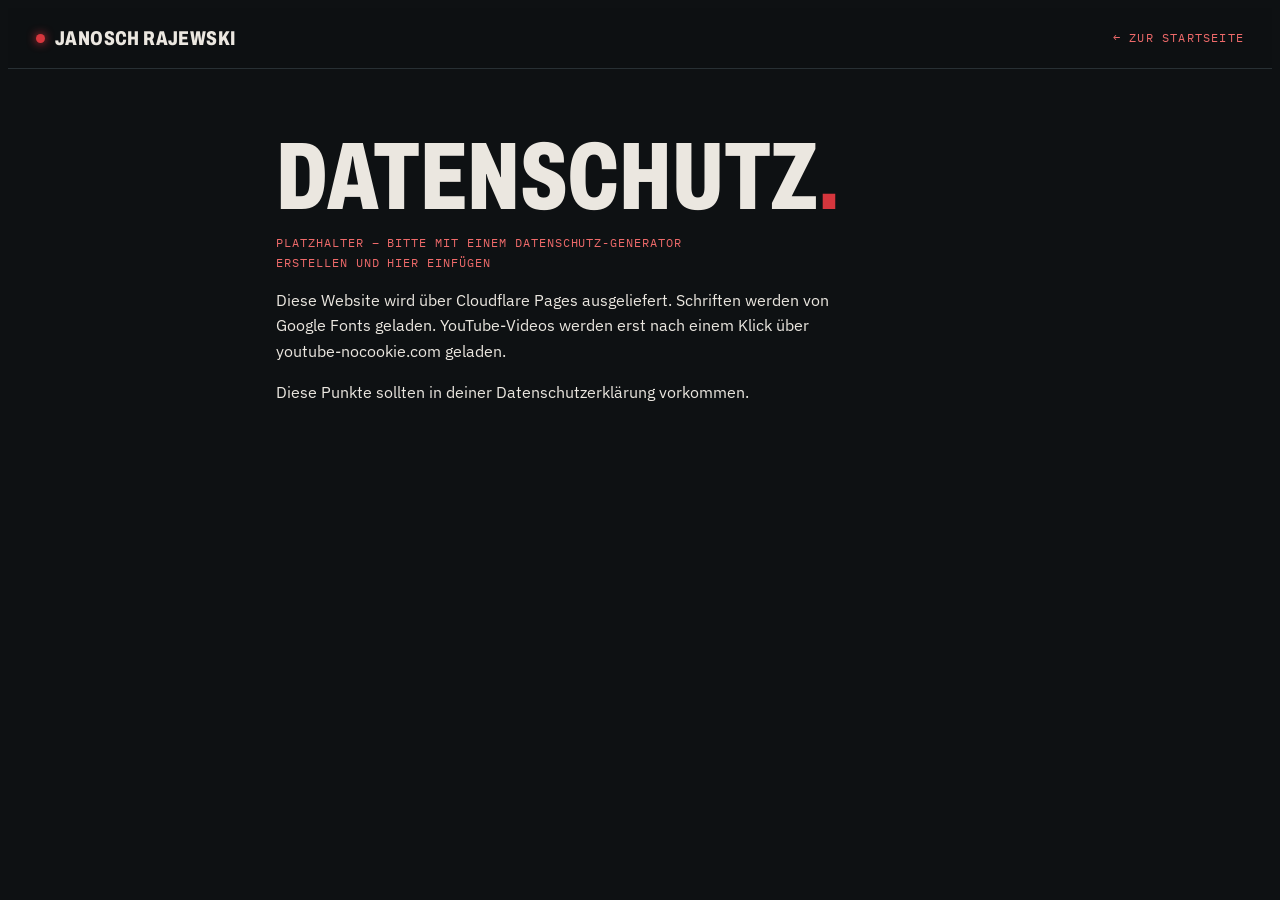
==== public/datenschutz.html @ 07ac0d2c "Add files via upload" ====
<!doctype html>
<html lang="de"><head><meta charset="utf-8"><meta name="viewport" content="width=device-width, initial-scale=1">
<title>Datenschutz · Janosch Rajewski</title><meta name="robots" content="noindex">
<link rel="stylesheet" href="https://fonts.googleapis.com/css2?family=Archivo:wdth,wght@62..125,300..900&family=IBM+Plex+Sans:wght@400;500&family=IBM+Plex+Mono:wght@400;500&display=swap">
<style>
/* Layout: grading-suite look. Letterboxed 2.39:1 hero as a live viewfinder, films as large alternating rows, photography as series grids. Red = the REC light and Janosch's own signature colour. */
:root{
  --bg:#0e1113;
  --panel:#151a1d;
  --line:#283034;
  --fg:#ebe7e0;
  --muted:#8f999d;
  --red:#d6363d;        /* REC / signature red */
  --red-soft:#ee6a6a;   /* red for small text on dark */
  --display:"Archivo","Arial Narrow",Arial,sans-serif;
  --body:"IBM Plex Sans",system-ui,-apple-system,sans-serif;
  --mono:"IBM Plex Mono",ui-monospace,Menlo,monospace;
  color-scheme:dark;
}
*{box-sizing:border-box}
html{scroll-behavior:smooth}
body{background:var(--bg);color:var(--fg);font-family:var(--body);font-size:16px;line-height:1.6;-webkit-font-smoothing:antialiased}
body::before{content:"";position:fixed;inset:0 0 auto;height:env(safe-area-inset-top,0px);z-index:10;background:var(--bg)}
a{color:inherit}
img{display:block;max-width:100%}
:focus-visible{outline:2px solid var(--red);outline-offset:3px}
::selection{background:var(--red);color:#fff}
.wrap{max-width:1240px;margin:0 auto;padding-left:max(16px,env(safe-area-inset-left,0px));padding-right:max(16px,env(safe-area-inset-right,0px))}
.mono{font-family:var(--mono);font-size:12px;letter-spacing:.08em;text-transform:uppercase;color:var(--muted)}
.red{color:var(--red-soft)}
h1,h2,h3{font-family:var(--display);font-stretch:68%;font-weight:800;line-height:.92;margin:0;text-wrap:balance;text-transform:uppercase}
h2{font-size:clamp(44px,7.5vw,96px)}
h2 .dot{color:var(--red)}
section{padding-block:clamp(64px,10vw,120px);border-top:1px solid var(--line)}
.sec-head{display:flex;justify-content:space-between;align-items:end;gap:24px;flex-wrap:wrap;margin-bottom:48px}
.sec-head p{max-width:46ch;margin:0;color:var(--muted)}

/* Nav */
header.nav{position:sticky;top:env(safe-area-inset-top,0px);z-index:9;background:color-mix(in srgb,var(--bg) 88%,transparent);backdrop-filter:blur(10px);border-bottom:1px solid var(--line)}
.nav .wrap{display:flex;align-items:center;justify-content:space-between;gap:16px;height:60px}
.brand{font-family:var(--display);font-stretch:75%;font-weight:800;font-size:20px;letter-spacing:.02em;text-decoration:none;text-transform:uppercase;display:flex;align-items:center;gap:10px}
.brand i{width:9px;height:9px;border-radius:50%;background:var(--red);box-shadow:0 0 10px var(--red)}
.nav nav{display:flex;gap:22px}
.nav nav a{font-family:var(--mono);font-size:12px;letter-spacing:.1em;text-transform:uppercase;text-decoration:none;color:var(--muted)}
.nav nav a:hover{color:var(--fg)}
.nav nav a.cta-link{color:var(--red-soft)}
@media (max-width:720px){.nav nav a:not(.cta-link){display:none}}

/* Hero */
.hero{padding-block:28px 56px;border-top:0}
.frame{position:relative;width:100%;max-width:100%;aspect-ratio:2.39/1;background:#08090a;overflow:hidden;border:1px solid var(--line)}
@media (max-width:640px){.frame{aspect-ratio:4/5}}
.frame>img{position:absolute;inset:0;width:100%;height:100%;object-fit:cover;object-position:40% 45%;transform:scale(1.04);animation:drift 24s ease-in-out infinite alternate}
@keyframes drift{to{transform:scale(1.12) translate(-1.5%,-1%)}}
.frame::after{content:"";position:absolute;inset:0;background:radial-gradient(ellipse at center,transparent 45%,rgba(0,0,0,.65) 100%),linear-gradient(180deg,rgba(0,0,0,.35),transparent 25%,transparent 70%,rgba(0,0,0,.45))}
.frame canvas{position:absolute;inset:0;width:100%;height:100%;z-index:1;mix-blend-mode:overlay;opacity:.5}
.vf{position:absolute;inset:0;z-index:2;pointer-events:none;font-family:var(--mono);font-size:11px;letter-spacing:.1em;color:rgba(235,231,224,.88)}
.vf .c{position:absolute;width:28px;height:28px;border-color:rgba(235,231,224,.75);border-style:solid;border-width:0}
.vf .tl{top:16px;left:16px;border-top-width:1.5px;border-left-width:1.5px}
.vf .tr{top:16px;right:16px;border-top-width:1.5px;border-right-width:1.5px}
.vf .bl{bottom:16px;left:16px;border-bottom-width:1.5px;border-left-width:1.5px}
.vf .br{bottom:16px;right:16px;border-bottom-width:1.5px;border-right-width:1.5px}
.vf .top,.vf .bot{position:absolute;left:56px;right:56px;display:flex;justify-content:space-between;gap:12px}
.vf .top{top:22px}.vf .bot{bottom:22px}
.rec{display:inline-flex;align-items:center;gap:8px;color:#fff}
.rec i{width:9px;height:9px;border-radius:50%;background:var(--red);animation:blink 1.2s steps(2,start) infinite}
@keyframes blink{to{visibility:hidden}}
@media (max-width:520px){.vf .hide-s{display:none}.vf .top,.vf .bot{left:44px;right:44px}}
.play{position:absolute;z-index:3;left:50%;bottom:18%;transform:translateX(-50%);display:flex;align-items:center;gap:14px;padding:12px 22px 12px 12px;background:rgba(14,17,19,.55);border:1px solid rgba(235,231,224,.3);color:var(--fg);text-decoration:none;font-family:var(--mono);font-size:12px;letter-spacing:.12em;text-transform:uppercase;backdrop-filter:blur(6px);cursor:pointer;white-space:nowrap}
.play b{width:36px;height:36px;border-radius:50%;background:var(--red);display:grid;place-items:center;flex:none}
.play b::after{content:"";border-left:11px solid #fff;border-top:7px solid transparent;border-bottom:7px solid transparent;margin-left:3px}
.play:hover{border-color:var(--red)}
.hero-text{display:grid;grid-template-columns:1.5fr 1fr;gap:40px;align-items:end;margin-top:40px}
@media (max-width:860px){.hero-text{grid-template-columns:1fr;gap:24px}}
.hero h1{font-size:clamp(56px,11.5vw,168px);font-stretch:62%}
.hero h1 em{font-style:normal;color:var(--red)}
.hero p.lede{font-size:18px;max-width:46ch;margin:0 0 20px}
.btns{display:flex;gap:12px;flex-wrap:wrap}
.btn{display:inline-flex;align-items:center;gap:10px;padding:13px 20px;font-family:var(--mono);font-size:12px;letter-spacing:.12em;text-transform:uppercase;text-decoration:none;border:1px solid var(--line);background:none;color:var(--fg);cursor:pointer;transition:border-color .2s,background .2s}
.btn.primary{background:var(--red);color:#fff;border-color:var(--red);font-weight:500}
.btn.primary:hover{background:#e84a50}
.btn:not(.primary):hover{border-color:var(--fg)}
.facts{display:flex;flex-wrap:wrap;gap:8px 28px;margin-top:28px;padding-top:20px;border-top:1px solid var(--line)}

/* Films */
.films{display:flex;flex-direction:column;gap:clamp(56px,8vw,96px)}
.film{display:grid;grid-template-columns:1.55fr 1fr;gap:clamp(24px,4vw,56px);align-items:center}
.film:nth-child(even){grid-template-columns:1fr 1.55fr}
.film:nth-child(even) .still{order:2}
@media (max-width:860px){.film,.film:nth-child(even){grid-template-columns:1fr}.film:nth-child(even) .still{order:0}}
.still{position:relative;aspect-ratio:16/9;max-width:100%;overflow:hidden;border:1px solid var(--line);background:var(--panel);cursor:pointer;padding:0;display:block;width:100%}
.still img{width:100%;height:100%;object-fit:cover;transition:transform .8s cubic-bezier(.2,.7,.2,1),filter .4s}
.still:hover img{transform:scale(1.04);filter:brightness(.8)}
.still .pb{position:absolute;left:50%;top:50%;width:64px;height:64px;margin:-32px 0 0 -32px;border-radius:50%;background:var(--red);display:grid;place-items:center;transition:transform .3s;box-shadow:0 0 0 0 rgba(214,54,61,.5)}
.still .pb::after{content:"";border-left:18px solid #fff;border-top:11px solid transparent;border-bottom:11px solid transparent;margin-left:5px}
.still:hover .pb{transform:scale(1.1);box-shadow:0 0 0 12px rgba(214,54,61,.18)}
.still .tc{position:absolute;left:12px;bottom:10px;font-family:var(--mono);font-size:11px;color:rgba(235,231,224,.85);letter-spacing:.06em;text-shadow:0 1px 4px #000}
.still .fmt{position:absolute;right:12px;top:10px;font-family:var(--mono);font-size:10px;letter-spacing:.1em;padding:2px 6px;border:1px solid rgba(235,231,224,.4);color:#fff;background:rgba(0,0,0,.3)}
.film-info{display:flex;flex-direction:column;gap:14px;min-width:0}
.film-info .kicker{display:flex;gap:10px 18px;flex-wrap:wrap}
.film h3{font-size:clamp(38px,5vw,64px);font-stretch:66%}
.film h3 small{display:block;font-size:.45em;font-stretch:80%;font-weight:600;color:var(--muted);margin-top:8px;letter-spacing:.02em}
.film p{margin:0;max-width:44ch}
.role{display:flex;flex-wrap:wrap;gap:6px;align-items:center}
.role .mono{color:var(--red-soft);margin-right:4px}
.chip{font-family:var(--mono);font-size:11px;letter-spacing:.05em;padding:3px 8px;border:1px solid var(--line);color:var(--fg)}
.role .chip{border-color:rgba(214,54,61,.45)}
.crew{font-size:14px;color:var(--muted);margin:0}

/* Photography */
.series{display:flex;flex-direction:column;gap:64px}
.series-head{display:grid;grid-template-columns:auto 1fr;gap:12px 32px;align-items:baseline;margin-bottom:20px}
@media (max-width:640px){.series-head{grid-template-columns:1fr}}
.series-head h3{font-size:clamp(36px,5vw,56px);font-stretch:66%}
.series-head p{margin:0;color:var(--muted);max-width:62ch}
.grid{display:grid;grid-template-columns:repeat(var(--n,4),1fr);gap:10px}
@media (max-width:860px){.grid{grid-template-columns:repeat(2,1fr)}}
.ph{padding:0;border:0;background:var(--panel);aspect-ratio:4/5;max-width:100%;overflow:hidden;cursor:zoom-in;position:relative}
.ph img{width:100%;height:100%;object-fit:cover;transition:transform .7s cubic-bezier(.2,.7,.2,1)}
.ph:hover img{transform:scale(1.05)}
.ph.wide{grid-column:span 2;aspect-ratio:auto}
@media (max-width:860px){.ph.wide{aspect-ratio:8/5}}

/* Services */
.services{display:grid;grid-template-columns:repeat(3,1fr);border-top:1px solid var(--line);border-left:1px solid var(--line)}
@media (max-width:860px){.services{grid-template-columns:repeat(2,1fr)}}
@media (max-width:560px){.services{grid-template-columns:1fr}}
.svc{padding:28px 24px 32px;border-right:1px solid var(--line);border-bottom:1px solid var(--line);display:flex;flex-direction:column;gap:12px;min-width:0;transition:background .25s}
.svc:hover{background:var(--panel)}
.svc:hover h3{color:var(--red)}
.svc h3{font-size:34px;font-stretch:70%;transition:color .25s}
.svc p{margin:0;color:var(--muted);max-width:40ch}
.svc .spec{margin-top:auto;padding-top:14px;display:flex;flex-wrap:wrap;gap:6px}

/* Process */
.steps{display:grid;grid-template-columns:repeat(5,1fr)}
@media (max-width:900px){.steps{grid-template-columns:1fr}}
.step{padding:24px 20px 28px 0;border-top:2px solid var(--line);position:relative;min-width:0}
.step::before{content:"";position:absolute;top:-2px;left:0;width:36px;height:2px;background:var(--red)}
@media (max-width:900px){.step{padding:20px 0}}
.step .mono{color:var(--red-soft)}
.step h3{font-size:30px;font-stretch:72%;margin:10px 0 8px}
.step p{margin:0;color:var(--muted);font-size:15px;max-width:34ch}

/* About */
.about{display:grid;grid-template-columns:1fr 1.3fr;gap:56px;align-items:start}
@media (max-width:860px){.about{grid-template-columns:1fr;gap:32px}}
.portrait{aspect-ratio:4/5;max-width:100%;border:1px solid var(--line);overflow:hidden;position:relative;background:var(--panel)}
.portrait img{width:100%;height:100%;object-fit:cover}
.portrait span{position:absolute;left:12px;bottom:10px}
.about p{font-size:18px;max-width:58ch;margin:0 0 18px}
.kit{display:grid;grid-template-columns:auto 1fr;gap:10px 24px;margin-top:28px;padding-top:24px;border-top:1px solid var(--line)}
.kit dt{font-family:var(--mono);font-size:12px;letter-spacing:.08em;text-transform:uppercase;color:var(--muted);padding-top:2px}
.kit dd{margin:0}

/* Contact */
.contact{background:linear-gradient(180deg,var(--bg),#160d0e)}
.contact h2{font-size:clamp(56px,11vw,150px)}
.contact h2 em{font-style:normal;color:var(--red)}
.contact-grid{display:grid;grid-template-columns:1.2fr 1fr;gap:48px;margin-top:40px}
@media (max-width:860px){.contact-grid{grid-template-columns:1fr}}
.mailbox{display:flex;flex-wrap:wrap;align-items:center;gap:12px;padding:20px;border:1px solid var(--line);background:var(--panel)}
.mailbox .addr{font-family:var(--display);font-stretch:85%;font-weight:600;font-size:clamp(20px,3vw,30px);user-select:all;word-break:break-all;flex:1 1 260px;min-width:0}
.brief{margin:14px 0 0;padding:0;list-style:none;display:flex;flex-direction:column;gap:10px}
.brief li{display:flex;gap:12px;color:var(--muted)}
.brief li::before{content:"●";color:var(--red);font-size:9px;padding-top:6px}
.socials{display:flex;gap:12px;flex-wrap:wrap;margin-top:20px}
footer{border-top:1px solid var(--line);padding-block:28px}
footer .wrap{display:flex;justify-content:space-between;gap:16px;flex-wrap:wrap}
footer a{text-decoration:none}
footer a:hover{color:var(--fg)}

/* Lightbox */
.lb{position:fixed;inset:0;z-index:50;background:rgba(6,7,8,.94);display:flex;align-items:center;justify-content:center;padding:max(56px,env(safe-area-inset-top,0px)) max(16px,env(safe-area-inset-right,0px)) max(56px,env(safe-area-inset-bottom,0px)) max(16px,env(safe-area-inset-left,0px))}
.lb-inner{width:min(1200px,100%);display:flex;flex-direction:column;gap:12px}
.lb-media{position:relative;width:100%;max-height:78vh;display:flex;justify-content:center}
.lb-media img{max-height:78vh;width:auto;object-fit:contain}
.lb-media .video{width:100%;aspect-ratio:16/9;max-width:100%;background:#000;border:1px solid var(--line)}
.lb-media iframe{width:100%;height:100%;border:0;display:block}
.lb-bar{display:flex;justify-content:space-between;gap:12px;flex-wrap:wrap;align-items:center}
.lb-close{position:absolute;top:max(14px,env(safe-area-inset-top,0px));right:max(16px,env(safe-area-inset-right,0px))}
.lb-nav{display:flex;gap:8px}

@media (prefers-reduced-motion:reduce){*{animation:none!important;transition:none!important}html{scroll-behavior:auto}}
</style>
<style>.legal{padding-block:64px;max-width:760px}.legal p{max-width:60ch}</style>
</head><body>
<header class="nav"><div class="wrap"><a class="brand" href="index.html"><i></i>Janosch Rajewski</a><nav><a class="cta-link" href="index.html">← Zur Startseite</a></nav></div></header>
<main class="wrap legal"><h2>Datenschutz<span class="dot">.</span></h2>
<p class="mono red">Platzhalter – bitte mit einem Datenschutz-Generator erstellen und hier einfügen</p>
<p>Diese Website wird über Cloudflare Pages ausgeliefert. Schriften werden von Google Fonts geladen. YouTube-Videos werden erst nach einem Klick über youtube-nocookie.com geladen.</p>
<p>Diese Punkte sollten in deiner Datenschutzerklärung vorkommen.</p>
</main></body></html>
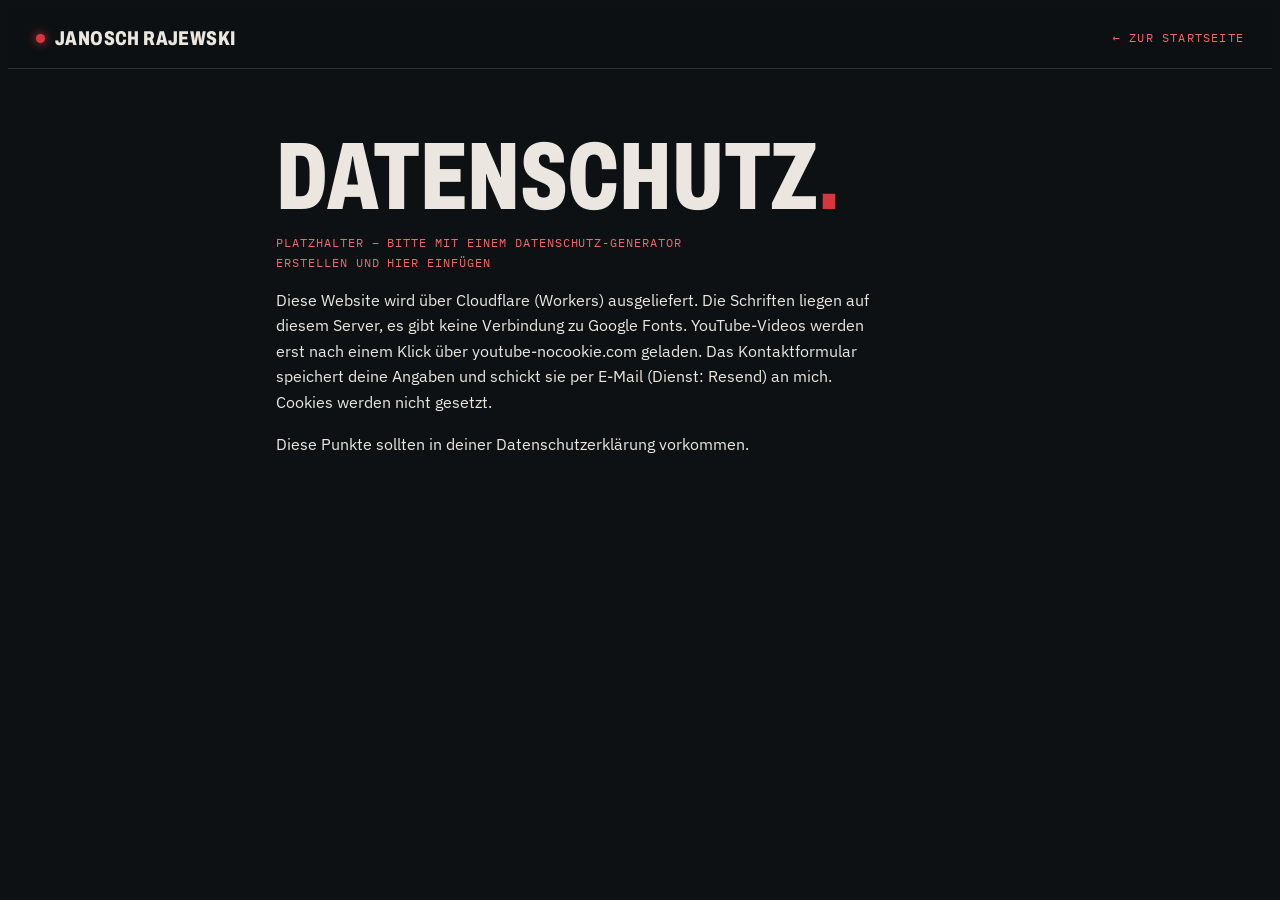
==== commit 2a85bcd0: "Add files via upload" ====
--- a/public/datenschutz.html
+++ b/public/datenschutz.html
@@ -1,7 +1,7 @@
 <!doctype html>
 <html lang="de"><head><meta charset="utf-8"><meta name="viewport" content="width=device-width, initial-scale=1">
 <title>Datenschutz · Janosch Rajewski</title><meta name="robots" content="noindex">
-<link rel="stylesheet" href="https://fonts.googleapis.com/css2?family=Archivo:wdth,wght@62..125,300..900&family=IBM+Plex+Sans:wght@400;500&family=IBM+Plex+Mono:wght@400;500&display=swap">
+<link rel="stylesheet" href="fonts/archivo.css"><link rel="stylesheet" href="fonts/ibm-plex-sans.css"><link rel="stylesheet" href="fonts/ibm-plex-mono.css">
 <style>
 /* Layout: grading-suite look. Letterboxed 2.39:1 hero as a live viewfinder, films as large alternating rows, photography as series grids. Red = the REC light and Janosch's own signature colour. */
 :root{
@@ -185,9 +185,9 @@
 </style>
 <style>.legal{padding-block:64px;max-width:760px}.legal p{max-width:60ch}</style>
 </head><body>
-<header class="nav"><div class="wrap"><a class="brand" href="index.html"><i></i>Janosch Rajewski</a><nav><a class="cta-link" href="index.html">← Zur Startseite</a></nav></div></header>
+<header class="nav"><div class="wrap"><a class="brand" href="/"><i></i>Janosch Rajewski</a><nav><a class="cta-link" href="/">← Zur Startseite</a></nav></div></header>
 <main class="wrap legal"><h2>Datenschutz<span class="dot">.</span></h2>
 <p class="mono red">Platzhalter – bitte mit einem Datenschutz-Generator erstellen und hier einfügen</p>
-<p>Diese Website wird über Cloudflare Pages ausgeliefert. Schriften werden von Google Fonts geladen. YouTube-Videos werden erst nach einem Klick über youtube-nocookie.com geladen.</p>
+<p>Diese Website wird über Cloudflare (Workers) ausgeliefert. Die Schriften liegen auf diesem Server, es gibt keine Verbindung zu Google Fonts. YouTube-Videos werden erst nach einem Klick über youtube-nocookie.com geladen. Das Kontaktformular speichert deine Angaben und schickt sie per E-Mail (Dienst: Resend) an mich. Cookies werden nicht gesetzt.</p>
 <p>Diese Punkte sollten in deiner Datenschutzerklärung vorkommen.</p>
 </main></body></html>
--- a/public/fonts/archivo.css
+++ b/public/fonts/archivo.css
@@ -0,0 +1 @@
+@font-face{font-family:'Archivo';font-style:normal;font-display:swap;font-weight:100 900;font-stretch:62% 125%;src:url(./archivo-latin-standard-normal.woff2) format('woff2');unicode-range:U+0000-00FF,U+0131,U+0152-0153,U+02BB-02BC,U+02C6,U+02DA,U+02DC,U+0304,U+0308,U+0329,U+2000-206F,U+20AC,U+2122,U+2191,U+2193,U+2212,U+2215,U+FEFF,U+FFFD}
--- a/public/fonts/ibm-plex-sans.css
+++ b/public/fonts/ibm-plex-sans.css
@@ -0,0 +1,3 @@
+@font-face{font-family:'IBM Plex Sans';font-style:normal;font-display:swap;font-weight:400;src:url(./ibm-plex-sans-latin-400-normal.woff2) format('woff2');unicode-range:U+0000-00FF,U+0131,U+0152-0153,U+02BB-02BC,U+02C6,U+02DA,U+02DC,U+0304,U+0308,U+0329,U+2000-206F,U+20AC,U+2122,U+2191,U+2193,U+2212,U+2215,U+FEFF,U+FFFD}
+@font-face{font-family:'IBM Plex Sans';font-style:normal;font-display:swap;font-weight:500;src:url(./ibm-plex-sans-latin-500-normal.woff2) format('woff2');unicode-range:U+0000-00FF,U+0131,U+0152-0153,U+02BB-02BC,U+02C6,U+02DA,U+02DC,U+0304,U+0308,U+0329,U+2000-206F,U+20AC,U+2122,U+2191,U+2193,U+2212,U+2215,U+FEFF,U+FFFD}
+@font-face{font-family:'IBM Plex Sans';font-style:normal;font-display:swap;font-weight:600;src:url(./ibm-plex-sans-latin-600-normal.woff2) format('woff2');unicode-range:U+0000-00FF,U+0131,U+0152-0153,U+02BB-02BC,U+02C6,U+02DA,U+02DC,U+0304,U+0308,U+0329,U+2000-206F,U+20AC,U+2122,U+2191,U+2193,U+2212,U+2215,U+FEFF,U+FFFD}
--- a/public/fonts/ibm-plex-mono.css
+++ b/public/fonts/ibm-plex-mono.css
@@ -0,0 +1,2 @@
+@font-face{font-family:'IBM Plex Mono';font-style:normal;font-display:swap;font-weight:400;src:url(./ibm-plex-mono-latin-400-normal.woff2) format('woff2');unicode-range:U+0000-00FF,U+0131,U+0152-0153,U+02BB-02BC,U+02C6,U+02DA,U+02DC,U+0304,U+0308,U+0329,U+2000-206F,U+20AC,U+2122,U+2191,U+2193,U+2212,U+2215,U+FEFF,U+FFFD}
+@font-face{font-family:'IBM Plex Mono';font-style:normal;font-display:swap;font-weight:500;src:url(./ibm-plex-mono-latin-500-normal.woff2) format('woff2');unicode-range:U+0000-00FF,U+0131,U+0152-0153,U+02BB-02BC,U+02C6,U+02DA,U+02DC,U+0304,U+0308,U+0329,U+2000-206F,U+20AC,U+2122,U+2191,U+2193,U+2212,U+2215,U+FEFF,U+FFFD}
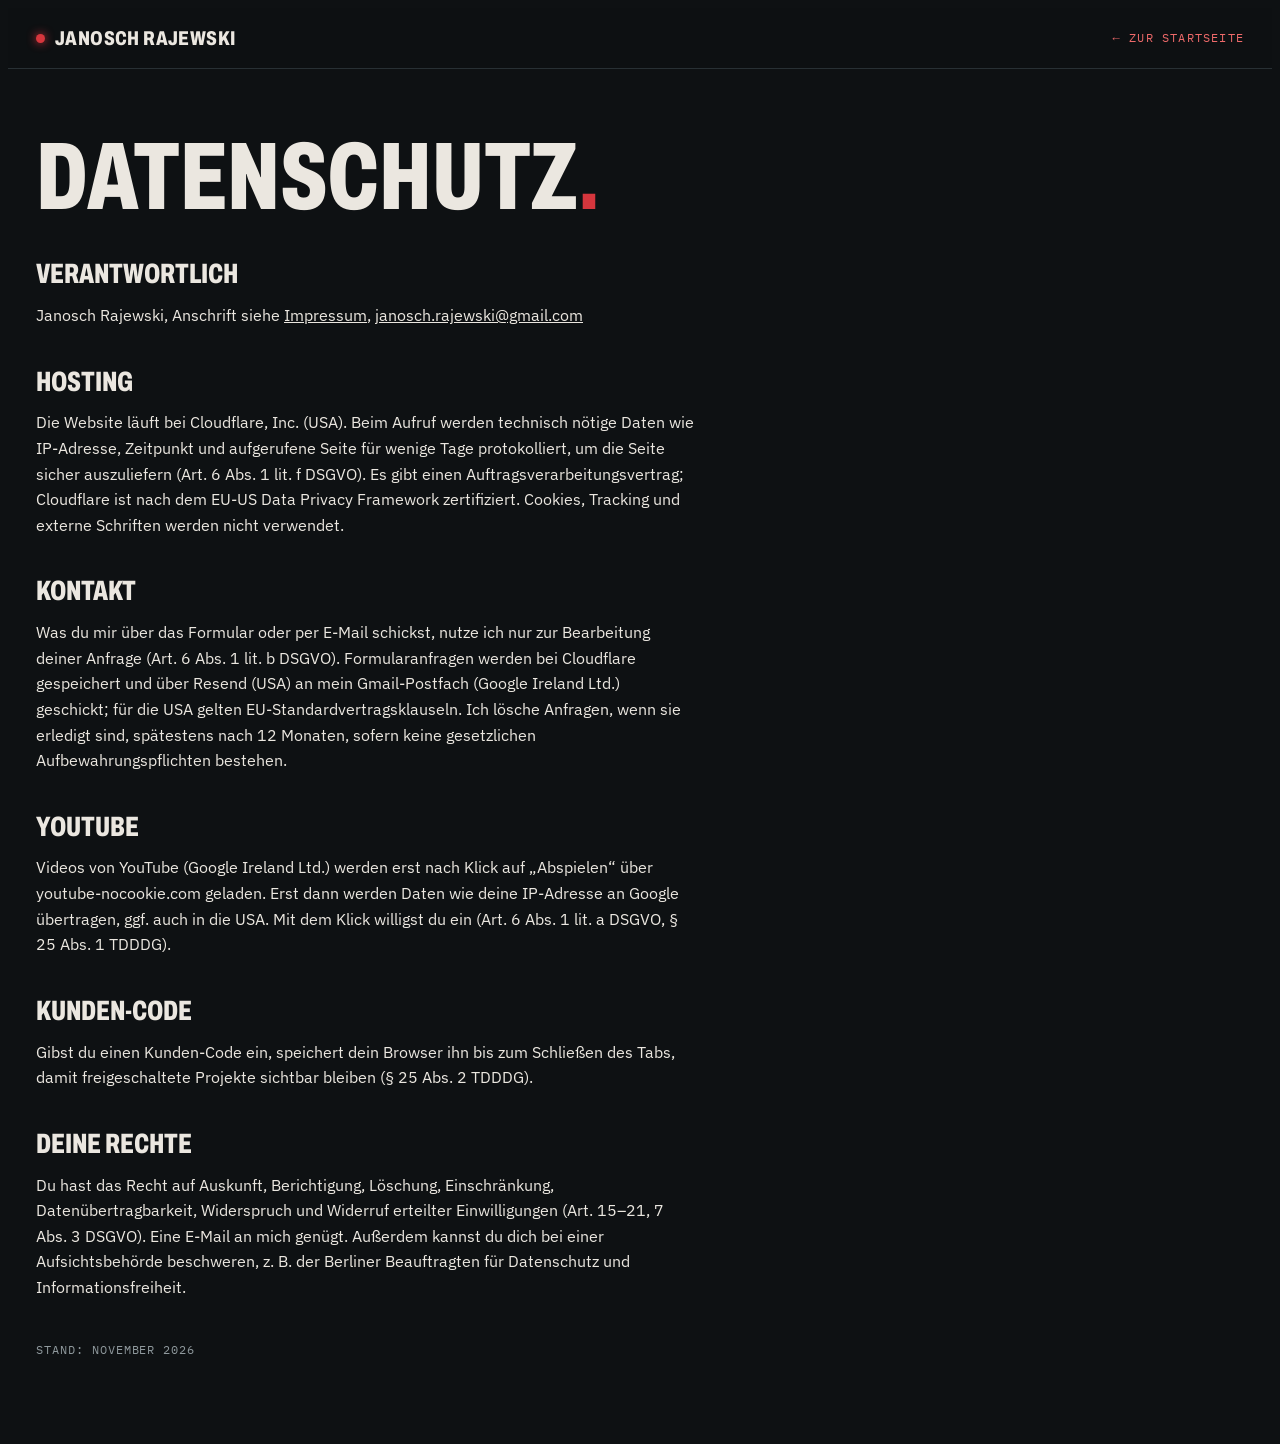
==== commit 9c2ae472: "Add files via upload" ====
--- a/public/datenschutz.html
+++ b/public/datenschutz.html
@@ -183,11 +183,29 @@
 
 @media (prefers-reduced-motion:reduce){*{animation:none!important;transition:none!important}html{scroll-behavior:auto}}
 </style>
-<style>.legal{padding-block:64px;max-width:760px}.legal p{max-width:60ch}</style>
+<style>.legal{padding-block:64px}.legal>*{max-width:760px}.legal p,.legal li{max-width:66ch}.legal h3{font-size:28px;margin:40px 0 10px}.legal ul{padding-left:20px;margin:0}h1,h2,h3{font-weight:var(--hweight,800)!important;font-stretch:var(--hstretch,68%)!important;text-transform:var(--hcase,uppercase)!important}</style>
+<script src="sections.js"></script><script src="legal.js" defer></script>
 </head><body>
 <header class="nav"><div class="wrap"><a class="brand" href="/"><i></i>Janosch Rajewski</a><nav><a class="cta-link" href="/">← Zur Startseite</a></nav></div></header>
 <main class="wrap legal"><h2>Datenschutz<span class="dot">.</span></h2>
-<p class="mono red">Platzhalter – bitte mit einem Datenschutz-Generator erstellen und hier einfügen</p>
-<p>Diese Website wird über Cloudflare (Workers) ausgeliefert. Die Schriften liegen auf diesem Server, es gibt keine Verbindung zu Google Fonts. YouTube-Videos werden erst nach einem Klick über youtube-nocookie.com geladen. Das Kontaktformular speichert deine Angaben und schickt sie per E-Mail (Dienst: Resend) an mich. Cookies werden nicht gesetzt.</p>
-<p>Diese Punkte sollten in deiner Datenschutzerklärung vorkommen.</p>
+
+<h3>Verantwortlich</h3>
+<p>Janosch Rajewski, Anschrift siehe <a href="impressum.html">Impressum</a>, <a href="mailto:janosch.rajewski@gmail.com">janosch.rajewski@gmail.com</a></p>
+
+<h3>Hosting</h3>
+<p>Die Website läuft bei Cloudflare, Inc. (USA). Beim Aufruf werden technisch nötige Daten wie IP-Adresse, Zeitpunkt und aufgerufene Seite für wenige Tage protokolliert, um die Seite sicher auszuliefern (Art. 6 Abs. 1 lit. f DSGVO). Es gibt einen Auftragsverarbeitungsvertrag; Cloudflare ist nach dem EU-US Data Privacy Framework zertifiziert. Cookies, Tracking und externe Schriften werden nicht verwendet.</p>
+
+<h3>Kontakt</h3>
+<p>Was du mir über das Formular oder per E-Mail schickst, nutze ich nur zur Bearbeitung deiner Anfrage (Art. 6 Abs. 1 lit. b DSGVO). Formularanfragen werden bei Cloudflare gespeichert und über Resend (USA) an mein Gmail-Postfach (Google Ireland Ltd.) geschickt; für die USA gelten EU-Standardvertragsklauseln. Ich lösche Anfragen, wenn sie erledigt sind, spätestens nach 12 Monaten, sofern keine gesetzlichen Aufbewahrungspflichten bestehen.</p>
+
+<h3>YouTube</h3>
+<p>Videos von YouTube (Google Ireland Ltd.) werden erst nach Klick auf „Abspielen“ über youtube-nocookie.com geladen. Erst dann werden Daten wie deine IP-Adresse an Google übertragen, ggf. auch in die USA. Mit dem Klick willigst du ein (Art. 6 Abs. 1 lit. a DSGVO, § 25 Abs. 1 TDDDG).</p>
+
+<h3>Kunden-Code</h3>
+<p>Gibst du einen Kunden-Code ein, speichert dein Browser ihn bis zum Schließen des Tabs, damit freigeschaltete Projekte sichtbar bleiben (§ 25 Abs. 2 TDDDG).</p>
+
+<h3>Deine Rechte</h3>
+<p>Du hast das Recht auf Auskunft, Berichtigung, Löschung, Einschränkung, Datenübertragbarkeit, Widerspruch und Widerruf erteilter Einwilligungen (Art. 15–21, 7 Abs. 3 DSGVO). Eine E-Mail an mich genügt. Außerdem kannst du dich bei einer Aufsichtsbehörde beschweren, z. B. der Berliner Beauftragten für Datenschutz und Informationsfreiheit.</p>
+
+<p class="mono" style="margin-top:40px">Stand: November 2026</p>
 </main></body></html>
